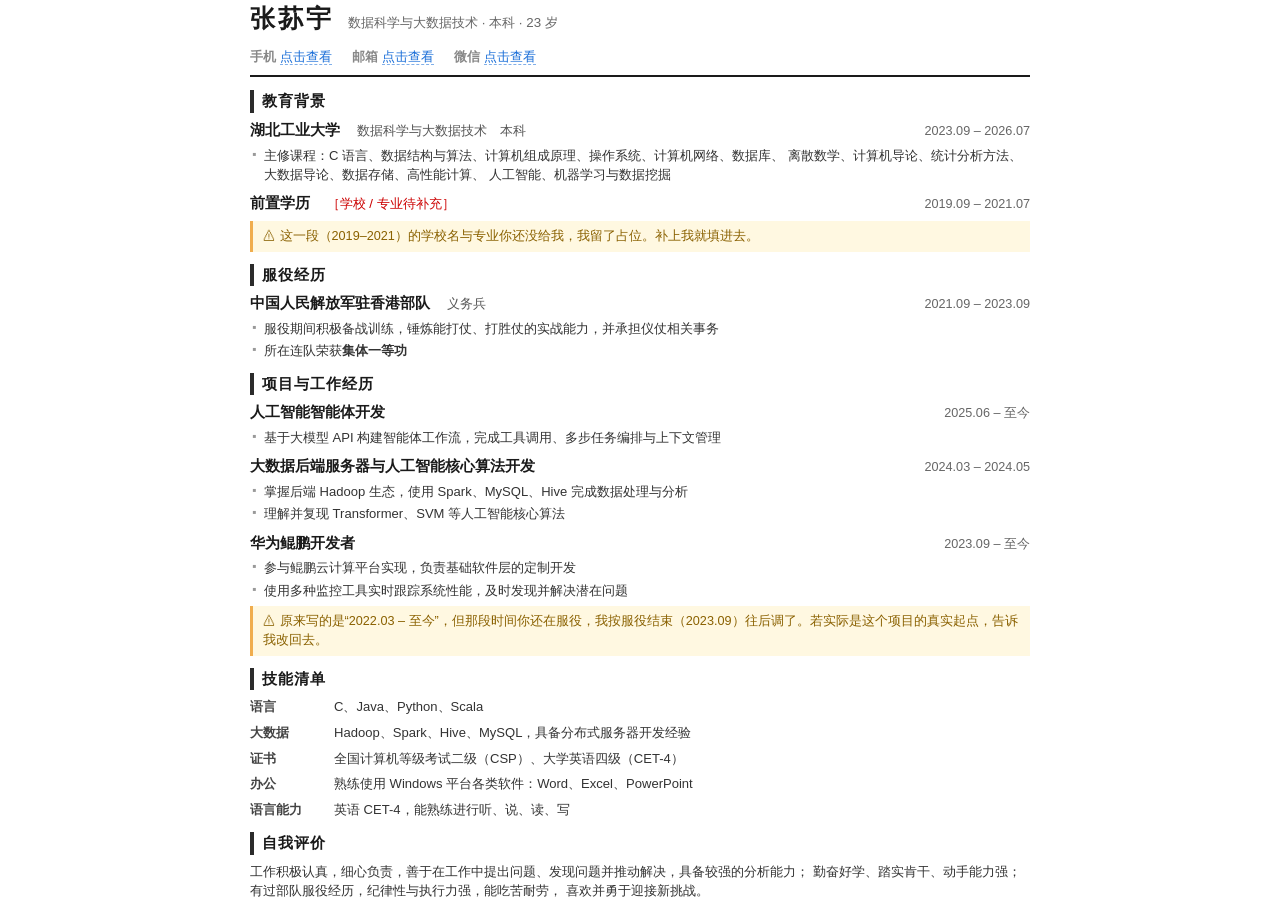
==== resume.html @ a1d63481 "init: personal website + online resume" ====
<!DOCTYPE html>
<html lang="zh-CN">
<head>
<meta charset="UTF-8">
<title>张荪宇 - 简历</title>
<style>
  @page { size: A4; margin: 10mm 14mm; }
  * { margin: 0; padding: 0; box-sizing: border-box; }

  body {
    font-family: "Microsoft YaHei", "PingFang SC", "Hiragino Sans GB", sans-serif;
    font-size: 9.8pt;
    line-height: 1.48;
    color: #1a1a1a;
    background: #fff;
  }

  .page { max-width: 780px; margin: 0 auto; padding: 0; }

  /* 头部 */
  header { border-bottom: 2px solid #1a1a1a; padding-bottom: 8px; margin-bottom: 13px; }
  .name-row { display: flex; align-items: baseline; gap: 14px; flex-wrap: wrap; }
  h1 { font-size: 19pt; letter-spacing: 3px; font-weight: 700; }
  .tagline { font-size: 10pt; color: #666; }
  .contact {
    margin-top: 10px;
    display: flex; flex-wrap: wrap; gap: 6px 20px;
    font-size: 10pt; color: #333;
  }
  .contact span::before { content: ""; }
  .contact b { font-weight: 600; color: #888; margin-right: 4px; }

  /* 区块 */
  section { margin-bottom: 12px; }
  h2 {
    font-size: 11.5pt;
    font-weight: 700;
    letter-spacing: 1px;
    padding-left: 8px;
    border-left: 4px solid #2b2b2b;
    margin-bottom: 7px;
  }

  /* 条目 */
  .item { margin-bottom: 9px; }
  .item:last-child { margin-bottom: 0; }
  .item-head {
    display: flex; justify-content: space-between;
    align-items: baseline; gap: 12px; flex-wrap: wrap;
  }
  .item-title { font-weight: 600; font-size: 11pt; }
  .item-sub { color: #555; font-size: 10pt; }
  .item-date { color: #666; font-size: 9.5pt; white-space: nowrap; font-variant-numeric: tabular-nums; }
  .item-body { margin-top: 4px; color: #333; }
  .item-body ul { list-style: none; }
  .item-body li { position: relative; padding-left: 14px; margin-top: 3px; }
  .item-body li::before {
    content: "▪";
    position: absolute; left: 2px; color: #999; font-size: 9pt;
  }

  /* 技能 */
  .skill-row { display: flex; gap: 10px; margin-bottom: 6px; }
  .skill-row .k {
    flex: 0 0 74px;
    color: #444; font-weight: 600; font-size: 10pt;
  }
  .skill-row .v { flex: 1; color: #333; }

  /* 提示条（待确认项，打印时隐藏） */
  .todo {
    background: #fff8e1; border-left: 3px solid #f0ad4e;
    padding: 6px 10px; margin-top: 6px;
    font-size: 9.5pt; color: #8a6100;
  }

  /* 联系方式防爬：默认显示密文按钮，点击才揭示 */
  .reveal {
    color: #1a6ed8;
    text-decoration: none;
    border-bottom: 1px dashed rgba(26,110,216,0.55);
    cursor: pointer;
  }
  .reveal:hover { background: rgba(26,110,216,0.08); }
  .reveal[data-done] { border-bottom: none; color: #1a1a1a; }

  @media print {
    .page { padding: 0; max-width: none; }
    .todo { display: none; }
    body { font-size: 10pt; }
    section { break-inside: avoid; }
  }
</style>
</head>
<body>
<div class="page">

  <header>
    <div class="name-row">
      <h1>张荪宇</h1>
      <span class="tagline">数据科学与大数据技术 · 本科 · 23 岁</span>
    </div>
    <div class="contact">
      <span><b>手机</b><a href="#" class="reveal" data-v="MTgwMDg2NTI2MjE=" data-t="tel">点击查看</a></span>
      <span><b>邮箱</b><a href="#" class="reveal" data-v="MTQ2MTAzNTY4NEBxcS5jb20=" data-t="mail">点击查看</a></span>
      <span><b>微信</b><a href="#" class="reveal" data-v="enN5MTQ2MTAzNTY4NA==" data-t="text">点击查看</a></span>
    </div>
  </header>

  <section>
    <h2>教育背景</h2>

    <div class="item">
      <div class="item-head">
        <div>
          <span class="item-title">湖北工业大学</span>
          <span class="item-sub">　数据科学与大数据技术　本科</span>
        </div>
        <div class="item-date">2023.09 – 2026.07</div>
      </div>
      <div class="item-body">
        <ul>
          <li>主修课程：C 语言、数据结构与算法、计算机组成原理、操作系统、计算机网络、数据库、
              离散数学、计算机导论、统计分析方法、大数据导论、数据存储、高性能计算、
              人工智能、机器学习与数据挖掘</li>
        </ul>
      </div>
    </div>

    <div class="item">
      <div class="item-head">
        <div>
          <span class="item-title">前置学历</span>
          <span class="item-sub">　<span style="color:#c00">［学校 / 专业待补充］</span></span>
        </div>
        <div class="item-date">2019.09 – 2021.07</div>
      </div>
      <div class="todo">⚠ 这一段（2019–2021）的学校名与专业你还没给我，我留了占位。补上我就填进去。</div>
    </div>
  </section>

  <section>
    <h2>服役经历</h2>
    <div class="item">
      <div class="item-head">
        <div>
          <span class="item-title">中国人民解放军驻香港部队</span>
          <span class="item-sub">　义务兵</span>
        </div>
        <div class="item-date">2021.09 – 2023.09</div>
      </div>
      <div class="item-body">
        <ul>
          <li>服役期间积极备战训练，锤炼能打仗、打胜仗的实战能力，并承担仪仗相关事务</li>
          <li>所在连队荣获<b>集体一等功</b></li>
        </ul>
      </div>
    </div>
  </section>

  <section>
    <h2>项目与工作经历</h2>

    <div class="item">
      <div class="item-head">
        <div>
          <span class="item-title">人工智能智能体开发</span>
        </div>
        <div class="item-date">2025.06 – 至今</div>
      </div>
      <div class="item-body">
        <ul>
          <li>基于大模型 API 构建智能体工作流，完成工具调用、多步任务编排与上下文管理</li>
        </ul>
      </div>
    </div>

    <div class="item">
      <div class="item-head">
        <div>
          <span class="item-title">大数据后端服务器与人工智能核心算法开发</span>
        </div>
        <div class="item-date">2024.03 – 2024.05</div>
      </div>
      <div class="item-body">
        <ul>
          <li>掌握后端 Hadoop 生态，使用 Spark、MySQL、Hive 完成数据处理与分析</li>
          <li>理解并复现 Transformer、SVM 等人工智能核心算法</li>
        </ul>
      </div>
    </div>

    <div class="item">
      <div class="item-head">
        <div>
          <span class="item-title">华为鲲鹏开发者</span>
        </div>
        <div class="item-date">2023.09 – 至今</div>
      </div>
      <div class="item-body">
        <ul>
          <li>参与鲲鹏云计算平台实现，负责基础软件层的定制开发</li>
          <li>使用多种监控工具实时跟踪系统性能，及时发现并解决潜在问题</li>
        </ul>
        <div class="todo">⚠ 原来写的是“2022.03 – 至今”，但那段时间你还在服役，我按服役结束（2023.09）往后调了。若实际是这个项目的真实起点，告诉我改回去。</div>
      </div>
    </div>
  </section>

  <section>
    <h2>技能清单</h2>
    <div class="skill-row">
      <div class="k">语言</div>
      <div class="v">C、Java、Python、Scala</div>
    </div>
    <div class="skill-row">
      <div class="k">大数据</div>
      <div class="v">Hadoop、Spark、Hive、MySQL，具备分布式服务器开发经验</div>
    </div>
    <div class="skill-row">
      <div class="k">证书</div>
      <div class="v">全国计算机等级考试二级（CSP）、大学英语四级（CET-4）</div>
    </div>
    <div class="skill-row">
      <div class="k">办公</div>
      <div class="v">熟练使用 Windows 平台各类软件：Word、Excel、PowerPoint</div>
    </div>
    <div class="skill-row">
      <div class="k">语言能力</div>
      <div class="v">英语 CET-4，能熟练进行听、说、读、写</div>
    </div>
  </section>

  <section>
    <h2>自我评价</h2>
    <div class="item-body">
      工作积极认真，细心负责，善于在工作中提出问题、发现问题并推动解决，具备较强的分析能力；
      勤奋好学、踏实肯干、动手能力强；有过部队服役经历，纪律性与执行力强，能吃苦耐劳，
      喜欢并勇于迎接新挑战。
    </div>
  </section>

</div>

<script>
(function () {
  function reveal(el) {
    if (el.hasAttribute('data-done')) return;
    var v;
    try { v = atob(el.dataset.v); } catch (err) { v = el.dataset.v || ''; }
    el.textContent = v;
    el.setAttribute('data-done', '1');
    var t = el.dataset.t;
    if (t === 'tel') { el.href = 'tel:' + v; }
    else if (t === 'mail') { el.href = 'mailto:' + v; }
    else { el.removeAttribute('href'); }
  }

  // 网页上：点击才揭示
  document.querySelectorAll('.reveal').forEach(function (el) {
    el.addEventListener('click', function (e) {
      e.preventDefault();
      reveal(el);
    });
  });

  // 打印 / 存 PDF 时：自动全部展开成明文
  function expandAll() {
    document.querySelectorAll('.reveal').forEach(reveal);
  }
  window.addEventListener('beforeprint', expandAll);
  if (window.matchMedia) {
    try {
      window.matchMedia('print').addEventListener('change', function (m) {
        if (m.matches) expandAll();
      });
    } catch (e) { /* 老浏览器忽略 */ }
  }
})();
</script>

</body>
</html>
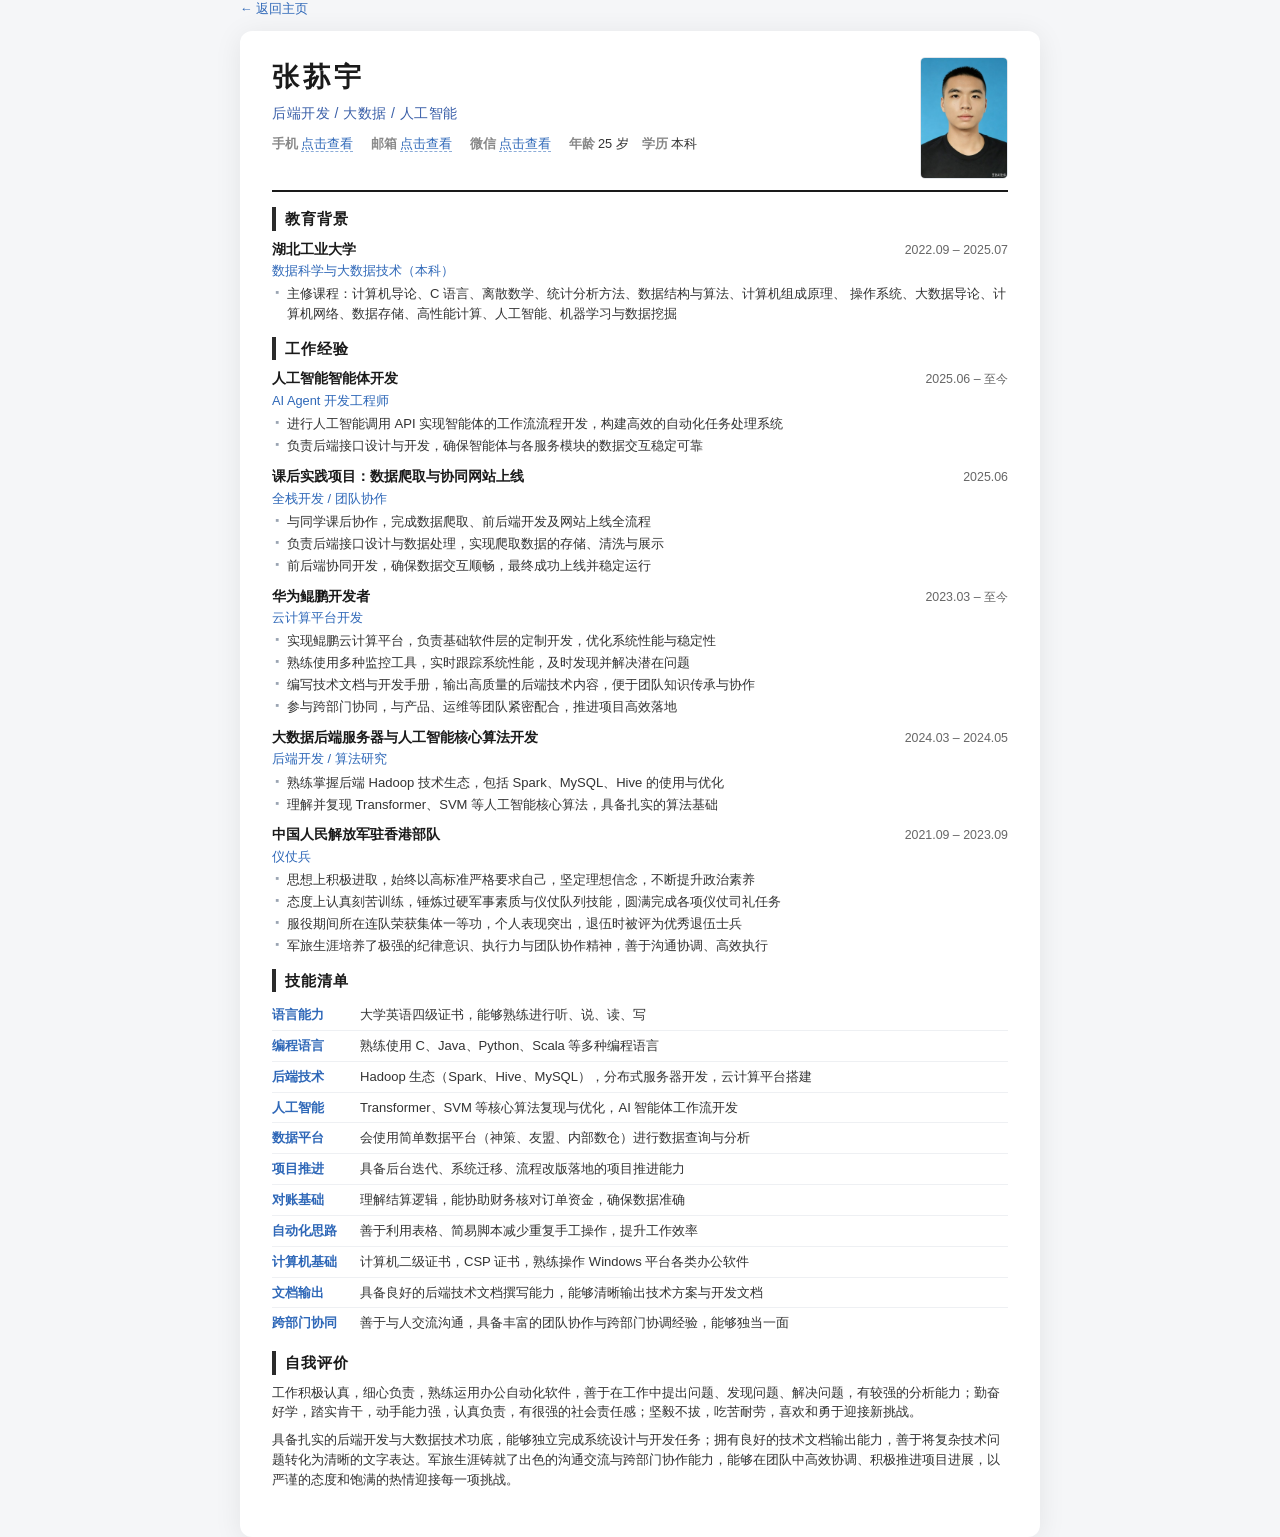
==== commit 1200f02e: "update: rebuild resume from new PDF (with photo, 5 experience entries, skill table)" ====
--- a/resume.html
+++ b/resume.html
@@ -2,242 +2,298 @@
 <html lang="zh-CN">
 <head>
 <meta charset="UTF-8">
+<meta name="viewport" content="width=device-width, initial-scale=1.0">
 <title>张荪宇 - 简历</title>
+<meta name="description" content="张荪宇的在线简历 · 后端开发 / 大数据 / 人工智能">
+<link rel="icon" href="data:image/svg+xml,<svg xmlns='http://www.w3.org/2000/svg' viewBox='0 0 100 100'><text y='.9em' font-size='90'>📄</text></svg>">
 <style>
-  @page { size: A4; margin: 10mm 14mm; }
+  @page { size: A4; margin: 10mm 13mm; }
   * { margin: 0; padding: 0; box-sizing: border-box; }
 
   body {
     font-family: "Microsoft YaHei", "PingFang SC", "Hiragino Sans GB", sans-serif;
     font-size: 9.8pt;
-    line-height: 1.48;
+    line-height: 1.52;
     color: #1a1a1a;
+    background: #f5f6f8;
+    -webkit-font-smoothing: antialiased;
+  }
+
+  .page {
+    max-width: 800px;
+    margin: 0 auto;
     background: #fff;
-  }
-
-  .page { max-width: 780px; margin: 0 auto; padding: 0; }
-
-  /* 头部 */
-  header { border-bottom: 2px solid #1a1a1a; padding-bottom: 8px; margin-bottom: 13px; }
-  .name-row { display: flex; align-items: baseline; gap: 14px; flex-wrap: wrap; }
-  h1 { font-size: 19pt; letter-spacing: 3px; font-weight: 700; }
-  .tagline { font-size: 10pt; color: #666; }
+    padding: 26px 32px 34px;
+    border-radius: 12px;
+    box-shadow: 0 4px 28px rgba(0,0,0,.08);
+  }
+
+  /* 顶部 */
+  header {
+    display: flex;
+    justify-content: space-between;
+    align-items: flex-start;
+    gap: 22px;
+    padding-bottom: 11px;
+    border-bottom: 2px solid #1a1a1a;
+    margin-bottom: 15px;
+  }
+  .head-left { flex: 1; min-width: 0; }
+  h1 {
+    font-size: 20pt;
+    letter-spacing: 4px;
+    font-weight: 700;
+    margin-bottom: 5px;
+  }
+  .tagline {
+    font-size: 10.5pt;
+    color: #3a5fa8;
+    letter-spacing: .5px;
+    margin-bottom: 10px;
+  }
   .contact {
-    margin-top: 10px;
-    display: flex; flex-wrap: wrap; gap: 6px 20px;
-    font-size: 10pt; color: #333;
-  }
-  .contact span::before { content: ""; }
-  .contact b { font-weight: 600; color: #888; margin-right: 4px; }
+    display: flex;
+    flex-wrap: wrap;
+    gap: 4px 18px;
+    font-size: 9.6pt;
+    color: #333;
+  }
+  .contact b { color: #888; font-weight: 600; margin-right: 3px; }
+  .photo {
+    flex: 0 0 88px;
+    width: 88px; height: 122px;
+    object-fit: cover;
+    border-radius: 5px;
+    border: 1px solid #e2e5ea;
+  }
 
   /* 区块 */
-  section { margin-bottom: 12px; }
+  section { margin-bottom: 13px; }
   h2 {
     font-size: 11.5pt;
     font-weight: 700;
     letter-spacing: 1px;
-    padding-left: 8px;
+    padding-left: 9px;
     border-left: 4px solid #2b2b2b;
-    margin-bottom: 7px;
+    margin-bottom: 8px;
   }
 
   /* 条目 */
-  .item { margin-bottom: 9px; }
+  .item { margin-bottom: 10px; }
   .item:last-child { margin-bottom: 0; }
   .item-head {
     display: flex; justify-content: space-between;
-    align-items: baseline; gap: 12px; flex-wrap: wrap;
-  }
-  .item-title { font-weight: 600; font-size: 11pt; }
-  .item-sub { color: #555; font-size: 10pt; }
-  .item-date { color: #666; font-size: 9.5pt; white-space: nowrap; font-variant-numeric: tabular-nums; }
-  .item-body { margin-top: 4px; color: #333; }
+    align-items: baseline; gap: 12px;
+  }
+  .item-title { font-weight: 700; font-size: 10.6pt; }
+  .item-role { color: #2f68b8; font-size: 9.6pt; margin-top: 1px; }
+  .item-date {
+    color: #666; font-size: 9.3pt; white-space: nowrap;
+    font-variant-numeric: tabular-nums;
+  }
+  .item-body { margin-top: 4px; }
   .item-body ul { list-style: none; }
-  .item-body li { position: relative; padding-left: 14px; margin-top: 3px; }
+  .item-body li { position: relative; padding-left: 15px; margin-top: 2px; color: #333; }
   .item-body li::before {
-    content: "▪";
-    position: absolute; left: 2px; color: #999; font-size: 9pt;
-  }
-
-  /* 技能 */
-  .skill-row { display: flex; gap: 10px; margin-bottom: 6px; }
-  .skill-row .k {
-    flex: 0 0 74px;
-    color: #444; font-weight: 600; font-size: 10pt;
-  }
-  .skill-row .v { flex: 1; color: #333; }
-
-  /* 提示条（待确认项，打印时隐藏） */
-  .todo {
-    background: #fff8e1; border-left: 3px solid #f0ad4e;
-    padding: 6px 10px; margin-top: 6px;
-    font-size: 9.5pt; color: #8a6100;
-  }
-
-  /* 联系方式防爬：默认显示密文按钮，点击才揭示 */
+    content: "▪"; position: absolute; left: 3px; color: #9aa4b2; font-size: 8.5pt;
+  }
+
+  /* 技能表格 */
+  .skill-table { width: 100%; border-collapse: collapse; }
+  .skill-table tr { border-bottom: 1px solid #eef0f3; }
+  .skill-table tr:last-child { border-bottom: none; }
+  .skill-table td { padding: 5px 0; vertical-align: top; }
+  .skill-table td.k {
+    width: 88px;
+    color: #2f68b8;
+    font-weight: 600;
+    padding-right: 12px;
+    white-space: nowrap;
+  }
+  .skill-table td.v { color: #333; }
+
+  /* 自我评价 */
+  .summary p + p { margin-top: 8px; }
+  .summary p { color: #333; }
+
+  /* 联系方式防爬 */
   .reveal {
-    color: #1a6ed8;
+    color: #2f68b8;
     text-decoration: none;
-    border-bottom: 1px dashed rgba(26,110,216,0.55);
+    border-bottom: 1px dashed rgba(47,104,184,.55);
     cursor: pointer;
   }
-  .reveal:hover { background: rgba(26,110,216,0.08); }
+  .reveal:hover { background: rgba(47,104,184,.08); }
   .reveal[data-done] { border-bottom: none; color: #1a1a1a; }
 
+  /* 返回按钮 */
+  .back {
+    max-width: 800px; margin: 0 auto 12px;
+    font-size: 9.5pt;
+  }
+  .back a { color: #2f68b8; text-decoration: none; }
+  .back a:hover { text-decoration: underline; }
+
   @media print {
-    .page { padding: 0; max-width: none; }
-    .todo { display: none; }
-    body { font-size: 10pt; }
+    body { background: #fff; font-size: 9.5pt; }
+    .page {
+      max-width: none; margin: 0; padding: 0;
+      border-radius: 0; box-shadow: none;
+    }
+    .back { display: none; }
     section { break-inside: avoid; }
+    .item { break-inside: avoid; }
+    .reveal { border-bottom: none; color: #1a1a1a; }
+  }
+
+  @media (max-width: 560px) {
+    .page { padding: 20px 18px 28px; border-radius: 0; }
+    header { gap: 14px; }
+    .photo { flex: 0 0 70px; width: 70px; height: 97px; }
+    h1 { font-size: 17pt; letter-spacing: 2px; }
+    .skill-table td.k { width: 70px; }
   }
 </style>
 </head>
 <body>
+
+<div class="back"><a href="index.html">← 返回主页</a></div>
+
 <div class="page">
 
   <header>
-    <div class="name-row">
+    <div class="head-left">
       <h1>张荪宇</h1>
-      <span class="tagline">数据科学与大数据技术 · 本科 · 23 岁</span>
-    </div>
-    <div class="contact">
-      <span><b>手机</b><a href="#" class="reveal" data-v="MTgwMDg2NTI2MjE=" data-t="tel">点击查看</a></span>
-      <span><b>邮箱</b><a href="#" class="reveal" data-v="MTQ2MTAzNTY4NEBxcS5jb20=" data-t="mail">点击查看</a></span>
-      <span><b>微信</b><a href="#" class="reveal" data-v="enN5MTQ2MTAzNTY4NA==" data-t="text">点击查看</a></span>
-    </div>
+      <div class="tagline">后端开发 / 大数据 / 人工智能</div>
+      <div class="contact">
+        <span><b>手机</b><a href="#" class="reveal" data-v="MTgwMDg2NTI2MjE=" data-t="tel">点击查看</a></span>
+        <span><b>邮箱</b><a href="#" class="reveal" data-v="MTQ2MTAzNTY4NEBxcS5jb20=" data-t="mail">点击查看</a></span>
+        <span><b>微信</b><a href="#" class="reveal" data-v="enN5MTQ2MTAzNTY4NA==" data-t="text">点击查看</a></span>
+        <span><b>年龄</b>25 岁　<b>学历</b>本科</span>
+      </div>
+    </div>
+    <img class="photo" src="photo.jpg" alt="证件照">
   </header>
 
   <section>
     <h2>教育背景</h2>
-
     <div class="item">
       <div class="item-head">
         <div>
           <span class="item-title">湖北工业大学</span>
-          <span class="item-sub">　数据科学与大数据技术　本科</span>
         </div>
-        <div class="item-date">2023.09 – 2026.07</div>
-      </div>
-      <div class="item-body">
-        <ul>
-          <li>主修课程：C 语言、数据结构与算法、计算机组成原理、操作系统、计算机网络、数据库、
-              离散数学、计算机导论、统计分析方法、大数据导论、数据存储、高性能计算、
-              人工智能、机器学习与数据挖掘</li>
-        </ul>
-      </div>
-    </div>
-
-    <div class="item">
-      <div class="item-head">
-        <div>
-          <span class="item-title">前置学历</span>
-          <span class="item-sub">　<span style="color:#c00">［学校 / 专业待补充］</span></span>
-        </div>
-        <div class="item-date">2019.09 – 2021.07</div>
-      </div>
-      <div class="todo">⚠ 这一段（2019–2021）的学校名与专业你还没给我，我留了占位。补上我就填进去。</div>
+        <div class="item-date">2022.09 – 2025.07</div>
+      </div>
+      <div class="item-role">数据科学与大数据技术（本科）</div>
+      <div class="item-body">
+        <ul>
+          <li>主修课程：计算机导论、C 语言、离散数学、统计分析方法、数据结构与算法、计算机组成原理、
+              操作系统、大数据导论、计算机网络、数据存储、高性能计算、人工智能、机器学习与数据挖掘</li>
+        </ul>
+      </div>
     </div>
   </section>
 
   <section>
-    <h2>服役经历</h2>
-    <div class="item">
-      <div class="item-head">
-        <div>
-          <span class="item-title">中国人民解放军驻香港部队</span>
-          <span class="item-sub">　义务兵</span>
-        </div>
+    <h2>工作经验</h2>
+
+    <div class="item">
+      <div class="item-head">
+        <div><span class="item-title">人工智能智能体开发</span></div>
+        <div class="item-date">2025.06 – 至今</div>
+      </div>
+      <div class="item-role">AI Agent 开发工程师</div>
+      <div class="item-body">
+        <ul>
+          <li>进行人工智能调用 API 实现智能体的工作流流程开发，构建高效的自动化任务处理系统</li>
+          <li>负责后端接口设计与开发，确保智能体与各服务模块的数据交互稳定可靠</li>
+        </ul>
+      </div>
+    </div>
+
+    <div class="item">
+      <div class="item-head">
+        <div><span class="item-title">课后实践项目：数据爬取与协同网站上线</span></div>
+        <div class="item-date">2025.06</div>
+      </div>
+      <div class="item-role">全栈开发 / 团队协作</div>
+      <div class="item-body">
+        <ul>
+          <li>与同学课后协作，完成数据爬取、前后端开发及网站上线全流程</li>
+          <li>负责后端接口设计与数据处理，实现爬取数据的存储、清洗与展示</li>
+          <li>前后端协同开发，确保数据交互顺畅，最终成功上线并稳定运行</li>
+        </ul>
+      </div>
+    </div>
+
+    <div class="item">
+      <div class="item-head">
+        <div><span class="item-title">华为鲲鹏开发者</span></div>
+        <div class="item-date">2023.03 – 至今</div>
+      </div>
+      <div class="item-role">云计算平台开发</div>
+      <div class="item-body">
+        <ul>
+          <li>实现鲲鹏云计算平台，负责基础软件层的定制开发，优化系统性能与稳定性</li>
+          <li>熟练使用多种监控工具，实时跟踪系统性能，及时发现并解决潜在问题</li>
+          <li>编写技术文档与开发手册，输出高质量的后端技术内容，便于团队知识传承与协作</li>
+          <li>参与跨部门协同，与产品、运维等团队紧密配合，推进项目高效落地</li>
+        </ul>
+      </div>
+    </div>
+
+    <div class="item">
+      <div class="item-head">
+        <div><span class="item-title">大数据后端服务器与人工智能核心算法开发</span></div>
+        <div class="item-date">2024.03 – 2024.05</div>
+      </div>
+      <div class="item-role">后端开发 / 算法研究</div>
+      <div class="item-body">
+        <ul>
+          <li>熟练掌握后端 Hadoop 技术生态，包括 Spark、MySQL、Hive 的使用与优化</li>
+          <li>理解并复现 Transformer、SVM 等人工智能核心算法，具备扎实的算法基础</li>
+        </ul>
+      </div>
+    </div>
+
+    <div class="item">
+      <div class="item-head">
+        <div><span class="item-title">中国人民解放军驻香港部队</span></div>
         <div class="item-date">2021.09 – 2023.09</div>
       </div>
-      <div class="item-body">
-        <ul>
-          <li>服役期间积极备战训练，锤炼能打仗、打胜仗的实战能力，并承担仪仗相关事务</li>
-          <li>所在连队荣获<b>集体一等功</b></li>
-        </ul>
-      </div>
-    </div>
-  </section>
-
-  <section>
-    <h2>项目与工作经历</h2>
-
-    <div class="item">
-      <div class="item-head">
-        <div>
-          <span class="item-title">人工智能智能体开发</span>
-        </div>
-        <div class="item-date">2025.06 – 至今</div>
-      </div>
-      <div class="item-body">
-        <ul>
-          <li>基于大模型 API 构建智能体工作流，完成工具调用、多步任务编排与上下文管理</li>
-        </ul>
-      </div>
-    </div>
-
-    <div class="item">
-      <div class="item-head">
-        <div>
-          <span class="item-title">大数据后端服务器与人工智能核心算法开发</span>
-        </div>
-        <div class="item-date">2024.03 – 2024.05</div>
-      </div>
-      <div class="item-body">
-        <ul>
-          <li>掌握后端 Hadoop 生态，使用 Spark、MySQL、Hive 完成数据处理与分析</li>
-          <li>理解并复现 Transformer、SVM 等人工智能核心算法</li>
-        </ul>
-      </div>
-    </div>
-
-    <div class="item">
-      <div class="item-head">
-        <div>
-          <span class="item-title">华为鲲鹏开发者</span>
-        </div>
-        <div class="item-date">2023.09 – 至今</div>
-      </div>
-      <div class="item-body">
-        <ul>
-          <li>参与鲲鹏云计算平台实现，负责基础软件层的定制开发</li>
-          <li>使用多种监控工具实时跟踪系统性能，及时发现并解决潜在问题</li>
-        </ul>
-        <div class="todo">⚠ 原来写的是“2022.03 – 至今”，但那段时间你还在服役，我按服役结束（2023.09）往后调了。若实际是这个项目的真实起点，告诉我改回去。</div>
+      <div class="item-role">仪仗兵</div>
+      <div class="item-body">
+        <ul>
+          <li>思想上积极进取，始终以高标准严格要求自己，坚定理想信念，不断提升政治素养</li>
+          <li>态度上认真刻苦训练，锤炼过硬军事素质与仪仗队列技能，圆满完成各项仪仗司礼任务</li>
+          <li>服役期间所在连队荣获集体一等功，个人表现突出，退伍时被评为优秀退伍士兵</li>
+          <li>军旅生涯培养了极强的纪律意识、执行力与团队协作精神，善于沟通协调、高效执行</li>
+        </ul>
       </div>
     </div>
   </section>
 
   <section>
     <h2>技能清单</h2>
-    <div class="skill-row">
-      <div class="k">语言</div>
-      <div class="v">C、Java、Python、Scala</div>
-    </div>
-    <div class="skill-row">
-      <div class="k">大数据</div>
-      <div class="v">Hadoop、Spark、Hive、MySQL，具备分布式服务器开发经验</div>
-    </div>
-    <div class="skill-row">
-      <div class="k">证书</div>
-      <div class="v">全国计算机等级考试二级（CSP）、大学英语四级（CET-4）</div>
-    </div>
-    <div class="skill-row">
-      <div class="k">办公</div>
-      <div class="v">熟练使用 Windows 平台各类软件：Word、Excel、PowerPoint</div>
-    </div>
-    <div class="skill-row">
-      <div class="k">语言能力</div>
-      <div class="v">英语 CET-4，能熟练进行听、说、读、写</div>
-    </div>
+    <table class="skill-table">
+      <tr><td class="k">语言能力</td><td class="v">大学英语四级证书，能够熟练进行听、说、读、写</td></tr>
+      <tr><td class="k">编程语言</td><td class="v">熟练使用 C、Java、Python、Scala 等多种编程语言</td></tr>
+      <tr><td class="k">后端技术</td><td class="v">Hadoop 生态（Spark、Hive、MySQL），分布式服务器开发，云计算平台搭建</td></tr>
+      <tr><td class="k">人工智能</td><td class="v">Transformer、SVM 等核心算法复现与优化，AI 智能体工作流开发</td></tr>
+      <tr><td class="k">数据平台</td><td class="v">会使用简单数据平台（神策、友盟、内部数仓）进行数据查询与分析</td></tr>
+      <tr><td class="k">项目推进</td><td class="v">具备后台迭代、系统迁移、流程改版落地的项目推进能力</td></tr>
+      <tr><td class="k">对账基础</td><td class="v">理解结算逻辑，能协助财务核对订单资金，确保数据准确</td></tr>
+      <tr><td class="k">自动化思路</td><td class="v">善于利用表格、简易脚本减少重复手工操作，提升工作效率</td></tr>
+      <tr><td class="k">计算机基础</td><td class="v">计算机二级证书，CSP 证书，熟练操作 Windows 平台各类办公软件</td></tr>
+      <tr><td class="k">文档输出</td><td class="v">具备良好的后端技术文档撰写能力，能够清晰输出技术方案与开发文档</td></tr>
+      <tr><td class="k">跨部门协同</td><td class="v">善于与人交流沟通，具备丰富的团队协作与跨部门协调经验，能够独当一面</td></tr>
+    </table>
   </section>
 
-  <section>
+  <section class="summary">
     <h2>自我评价</h2>
-    <div class="item-body">
-      工作积极认真，细心负责，善于在工作中提出问题、发现问题并推动解决，具备较强的分析能力；
-      勤奋好学、踏实肯干、动手能力强；有过部队服役经历，纪律性与执行力强，能吃苦耐劳，
-      喜欢并勇于迎接新挑战。
-    </div>
+    <p>工作积极认真，细心负责，熟练运用办公自动化软件，善于在工作中提出问题、发现问题、解决问题，有较强的分析能力；勤奋好学，踏实肯干，动手能力强，认真负责，有很强的社会责任感；坚毅不拔，吃苦耐劳，喜欢和勇于迎接新挑战。</p>
+    <p>具备扎实的后端开发与大数据技术功底，能够独立完成系统设计与开发任务；拥有良好的技术文档输出能力，善于将复杂技术问题转化为清晰的文字表达。军旅生涯铸就了出色的沟通交流与跨部门协作能力，能够在团队中高效协调、积极推进项目进展，以严谨的态度和饱满的热情迎接每一项挑战。</p>
   </section>
 
 </div>
@@ -256,7 +312,7 @@
     else { el.removeAttribute('href'); }
   }
 
-  // 网页上：点击才揭示
+  // 网页：点击才揭示
   document.querySelectorAll('.reveal').forEach(function (el) {
     el.addEventListener('click', function (e) {
       e.preventDefault();
@@ -264,7 +320,7 @@
     });
   });
 
-  // 打印 / 存 PDF 时：自动全部展开成明文
+  // 打印 / 存 PDF：自动全部展开成明文
   function expandAll() {
     document.querySelectorAll('.reveal').forEach(reveal);
   }
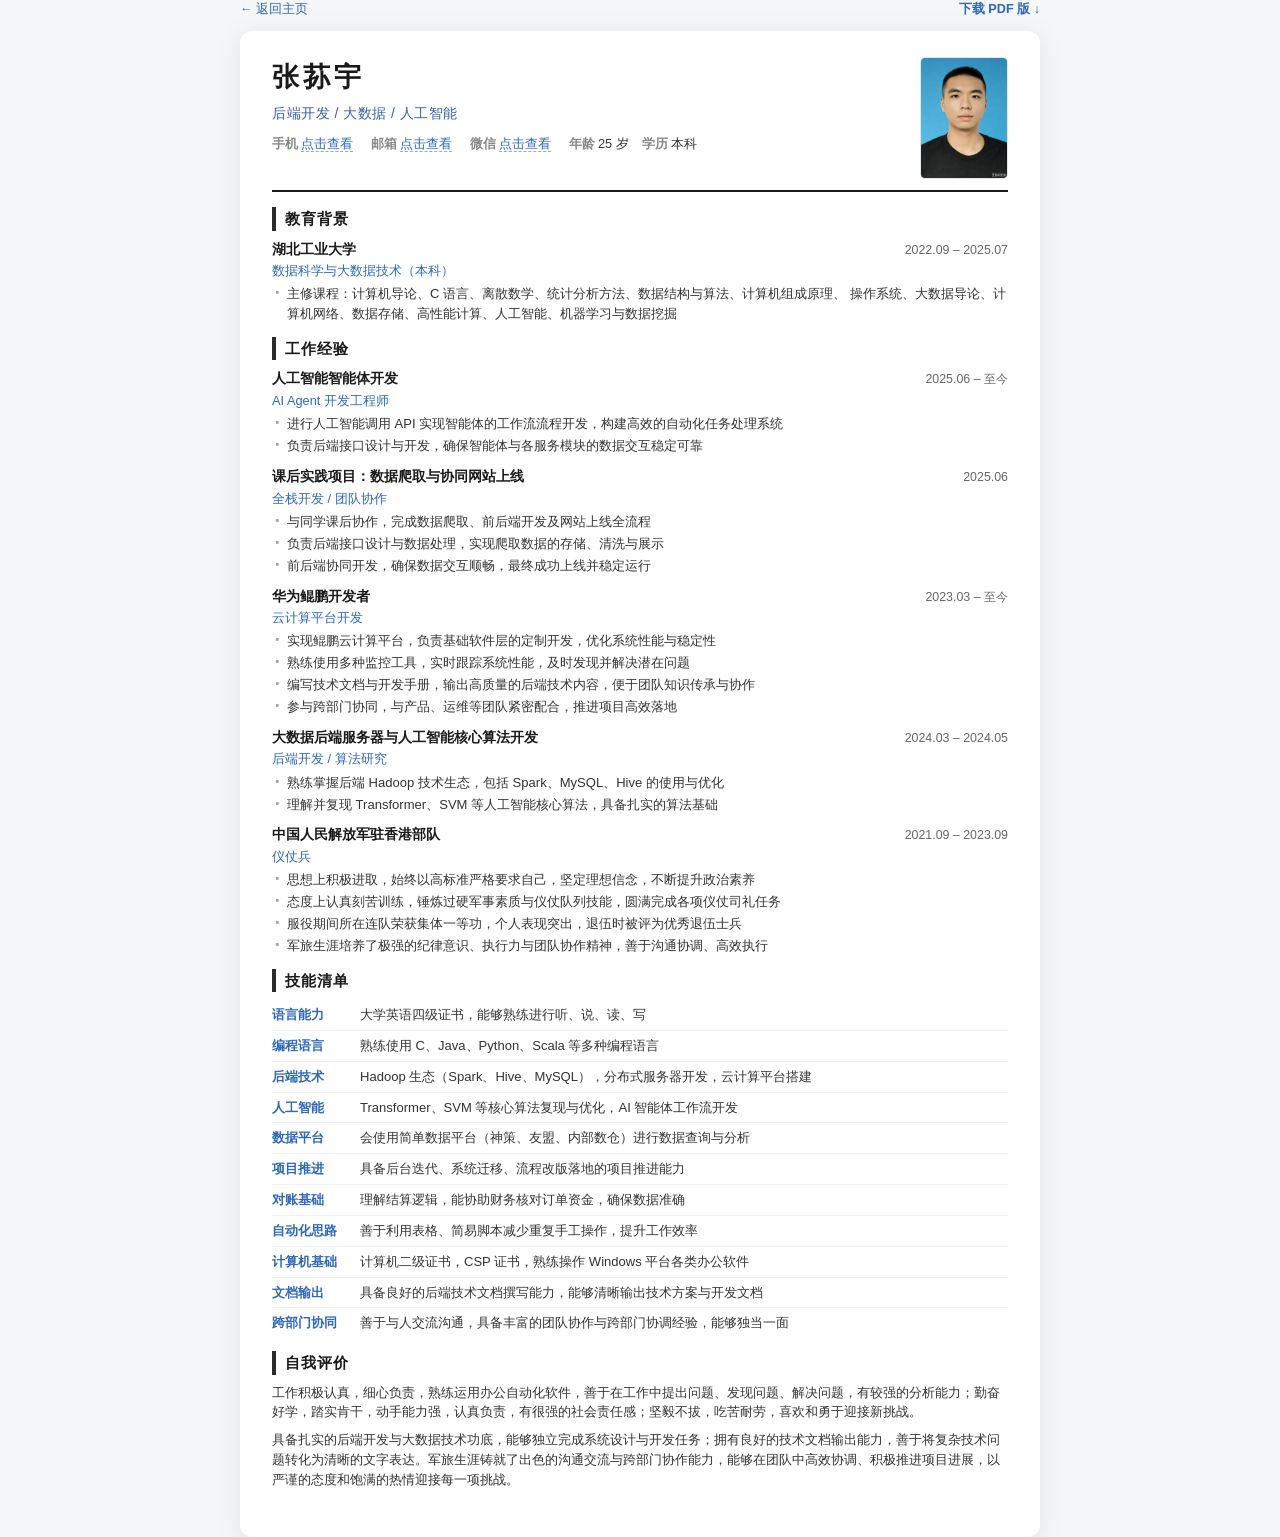
==== commit aef9ff32: "resume: add PDF download link, rename PDF to resume.pdf" ====
--- a/resume.html
+++ b/resume.html
@@ -130,9 +130,11 @@
   .back {
     max-width: 800px; margin: 0 auto 12px;
     font-size: 9.5pt;
+    display: flex; justify-content: space-between; align-items: baseline;
   }
   .back a { color: #2f68b8; text-decoration: none; }
   .back a:hover { text-decoration: underline; }
+  .back .dl { font-weight: 600; }
 
   @media print {
     body { background: #fff; font-size: 9.5pt; }
@@ -157,7 +159,10 @@
 </head>
 <body>
 
-<div class="back"><a href="index.html">← 返回主页</a></div>
+<div class="back">
+  <a href="index.html">← 返回主页</a>
+  <a class="dl" href="resume.pdf" download>下载 PDF 版 ↓</a>
+</div>
 
 <div class="page">
 
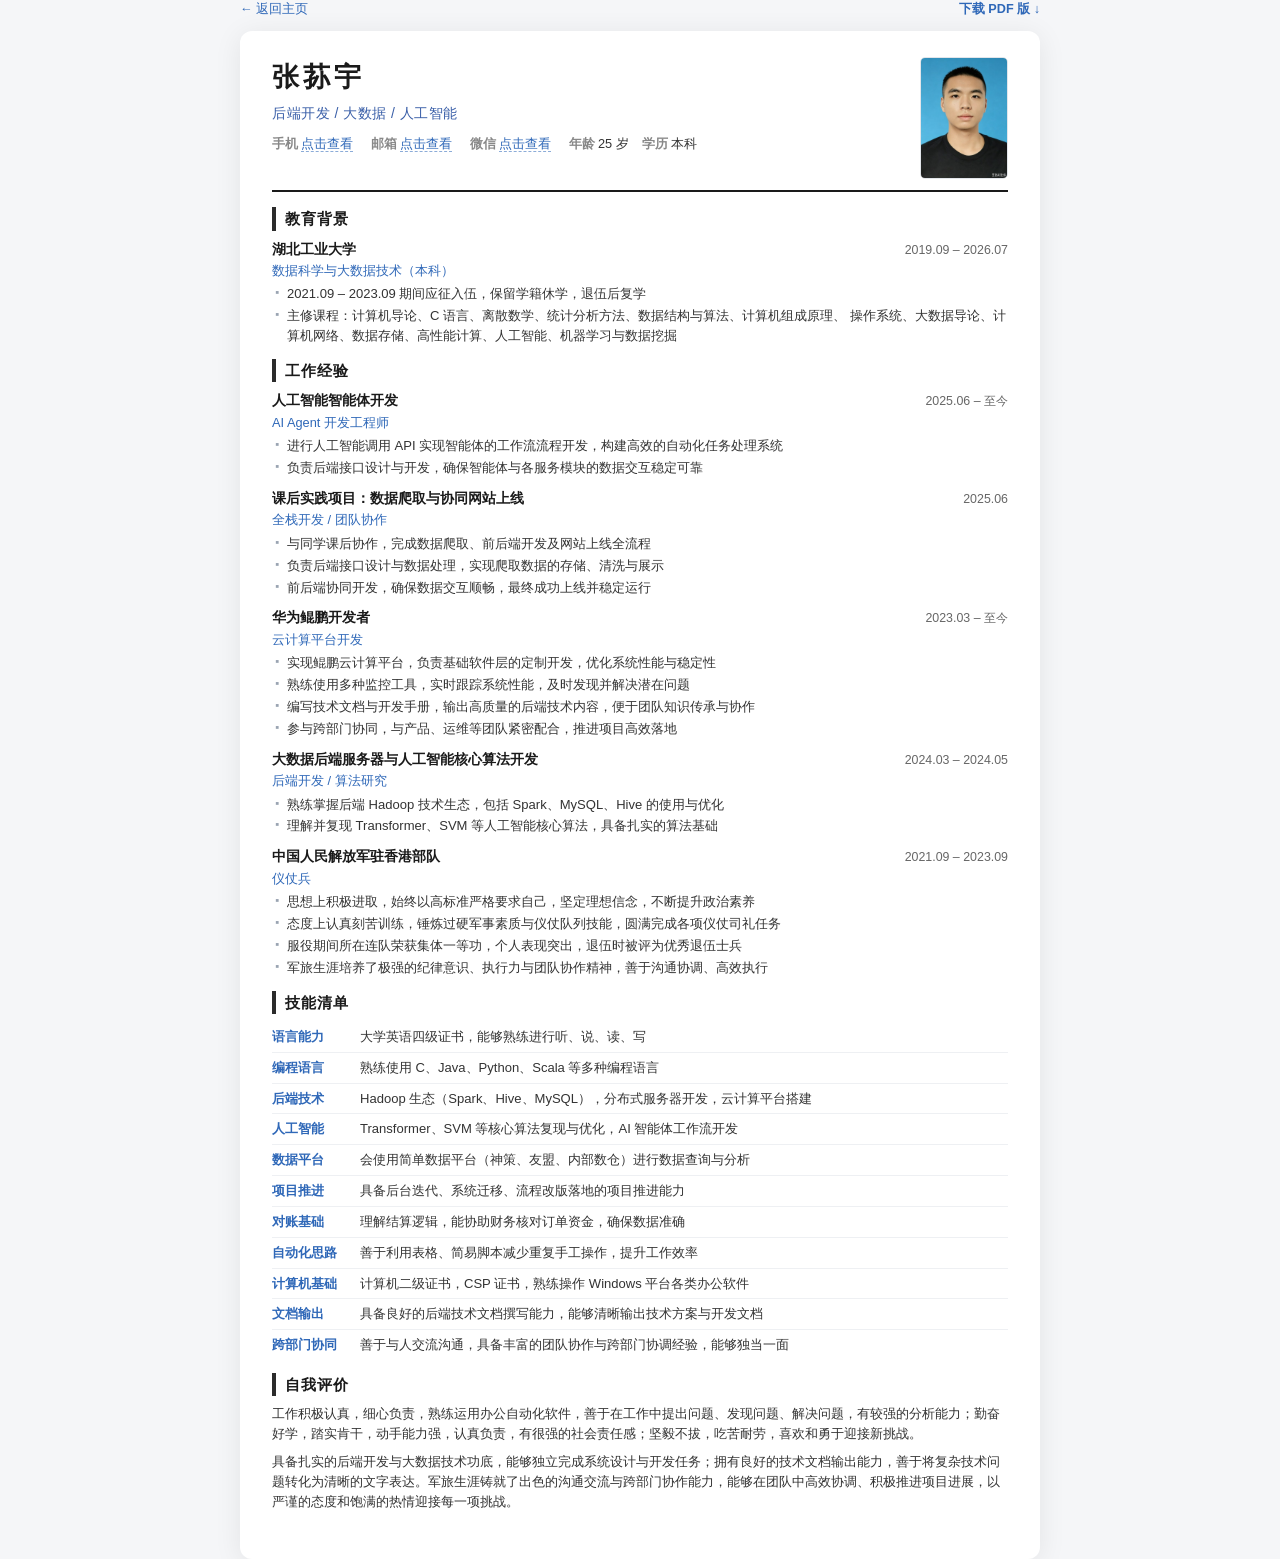
==== commit 501c26e3: "fix: education 2019-2026 (military leave), mobile responsive optimization" ====
--- a/resume.html
+++ b/resume.html
@@ -149,11 +149,45 @@
   }
 
   @media (max-width: 560px) {
-    .page { padding: 20px 18px 28px; border-radius: 0; }
-    header { gap: 14px; }
-    .photo { flex: 0 0 70px; width: 70px; height: 97px; }
+    body { font-size: 10pt; background: #fff; }
+    .page {
+      padding: 18px 16px 28px;
+      border-radius: 0;
+      box-shadow: none;
+      max-width: none;
+      margin: 0;
+    }
+    .back { padding: 12px 16px 0; font-size: 14px; }
+
+    header { gap: 12px; padding-bottom: 10px; margin-bottom: 13px; }
     h1 { font-size: 17pt; letter-spacing: 2px; }
-    .skill-table td.k { width: 70px; }
+    .tagline { font-size: 10pt; margin-bottom: 8px; }
+    .photo { flex: 0 0 68px; width: 68px; height: 94px; border-radius: 4px; }
+    .contact { gap: 3px 12px; font-size: 9.4pt; }
+
+    h2 { font-size: 11pt; padding-left: 8px; border-left-width: 3px; margin-bottom: 7px; }
+
+    /* 条目：标题与日期改纵向，避免挤在一行 */
+    .item-head { flex-direction: column; align-items: flex-start; gap: 2px; }
+    .item-title { font-size: 10.4pt; line-height: 1.5; }
+    .item-date { font-size: 9.2pt; }
+    .item-role { font-size: 9.6pt; }
+    .item-body li { font-size: 9.8pt; padding-left: 13px; line-height: 1.62; }
+
+    /* 技能表格：标签列收窄，描述允许换行 */
+    .skill-table td { padding: 5px 0; }
+    .skill-table td.k { width: 62px; font-size: 9.4pt; padding-right: 8px; }
+    .skill-table td.v { font-size: 9.6pt; line-height: 1.6; }
+
+    .summary p { font-size: 9.8pt; line-height: 1.7; }
+    .summary p + p { margin-top: 7px; }
+  }
+
+  @media (max-width: 380px) {
+    .page { padding: 14px 12px 24px; }
+    .back { padding: 10px 12px 0; }
+    .photo { flex: 0 0 58px; width: 58px; height: 80px; }
+    .skill-table td.k { width: 54px; font-size: 9.2pt; }
   }
 </style>
 </head>
@@ -187,11 +221,12 @@
         <div>
           <span class="item-title">湖北工业大学</span>
         </div>
-        <div class="item-date">2022.09 – 2025.07</div>
+        <div class="item-date">2019.09 – 2026.07</div>
       </div>
       <div class="item-role">数据科学与大数据技术（本科）</div>
       <div class="item-body">
         <ul>
+          <li>2021.09 – 2023.09 期间应征入伍，保留学籍休学，退伍后复学</li>
           <li>主修课程：计算机导论、C 语言、离散数学、统计分析方法、数据结构与算法、计算机组成原理、
               操作系统、大数据导论、计算机网络、数据存储、高性能计算、人工智能、机器学习与数据挖掘</li>
         </ul>
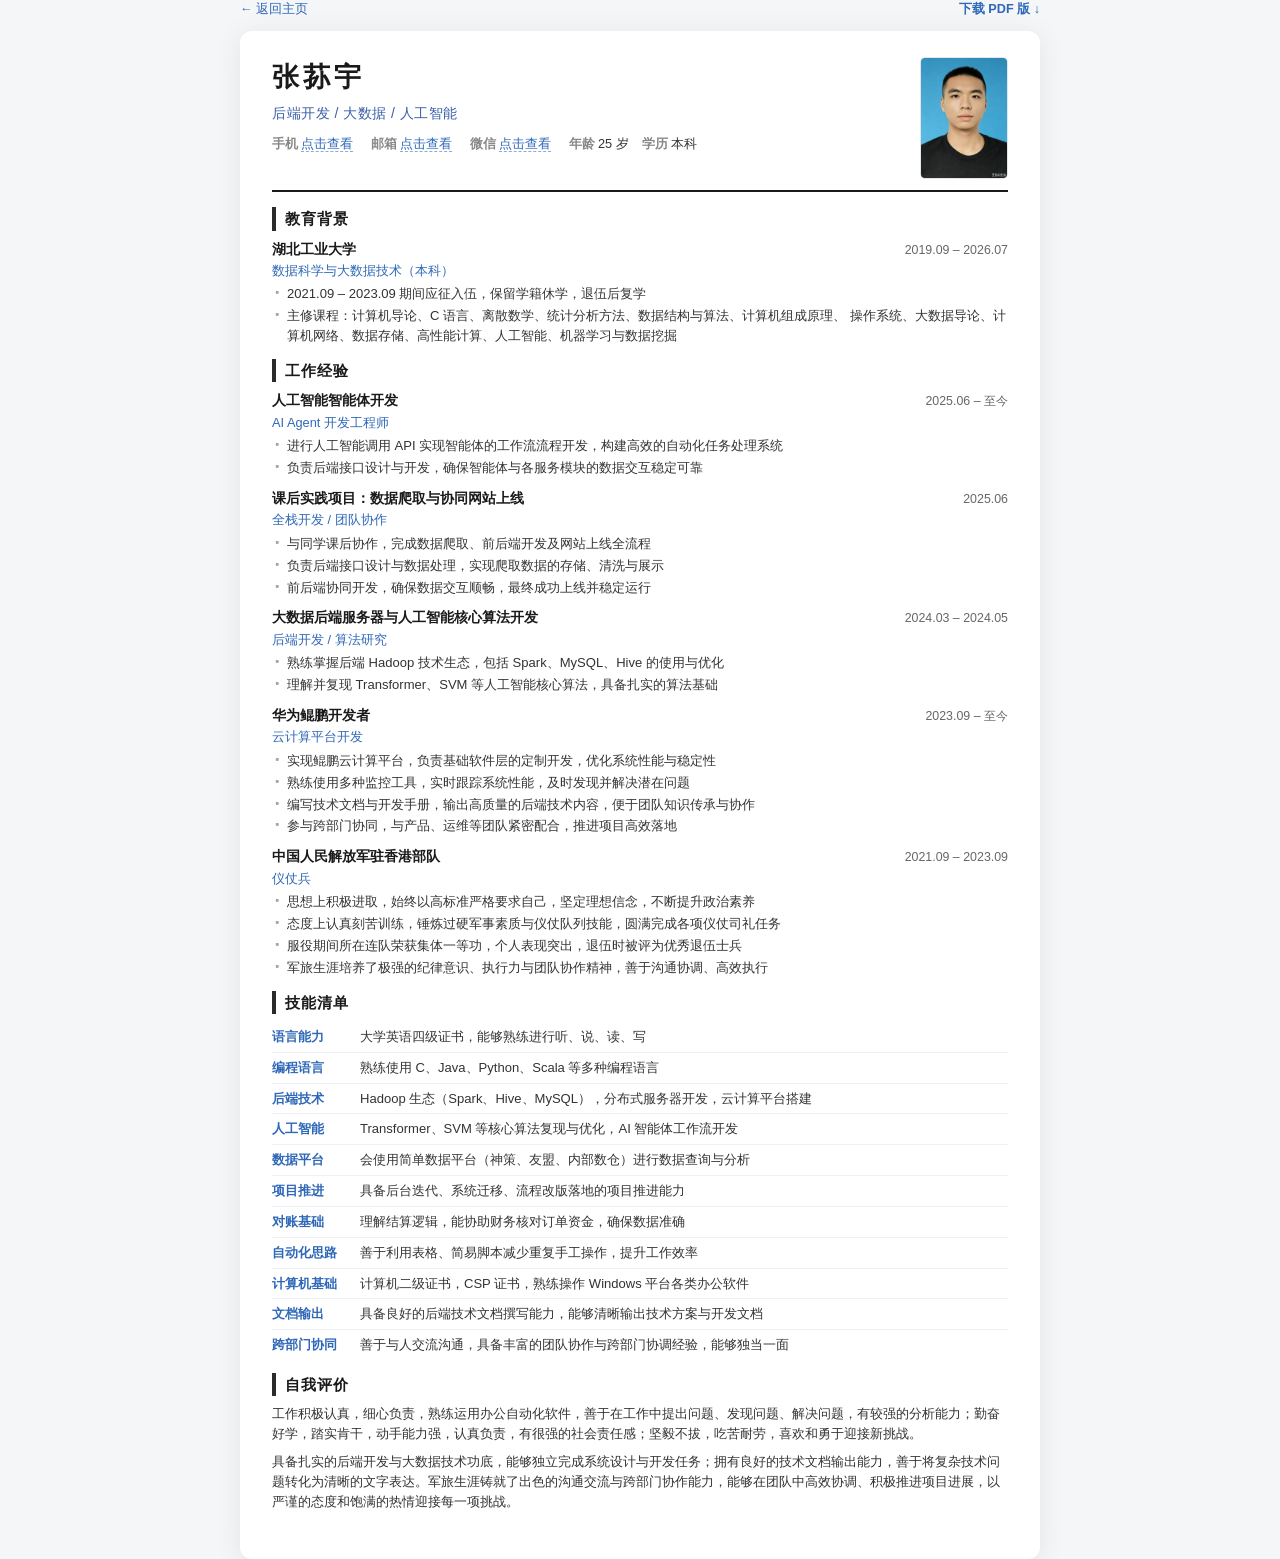
==== commit 9f9193e2: "order: timeline strictly reverse-chronological; unify 华为 date to 2023.09" ====
--- a/resume.html
+++ b/resume.html
@@ -268,8 +268,22 @@
 
     <div class="item">
       <div class="item-head">
+        <div><span class="item-title">大数据后端服务器与人工智能核心算法开发</span></div>
+        <div class="item-date">2024.03 – 2024.05</div>
+      </div>
+      <div class="item-role">后端开发 / 算法研究</div>
+      <div class="item-body">
+        <ul>
+          <li>熟练掌握后端 Hadoop 技术生态，包括 Spark、MySQL、Hive 的使用与优化</li>
+          <li>理解并复现 Transformer、SVM 等人工智能核心算法，具备扎实的算法基础</li>
+        </ul>
+      </div>
+    </div>
+
+    <div class="item">
+      <div class="item-head">
         <div><span class="item-title">华为鲲鹏开发者</span></div>
-        <div class="item-date">2023.03 – 至今</div>
+        <div class="item-date">2023.09 – 至今</div>
       </div>
       <div class="item-role">云计算平台开发</div>
       <div class="item-body">
@@ -278,20 +292,6 @@
           <li>熟练使用多种监控工具，实时跟踪系统性能，及时发现并解决潜在问题</li>
           <li>编写技术文档与开发手册，输出高质量的后端技术内容，便于团队知识传承与协作</li>
           <li>参与跨部门协同，与产品、运维等团队紧密配合，推进项目高效落地</li>
-        </ul>
-      </div>
-    </div>
-
-    <div class="item">
-      <div class="item-head">
-        <div><span class="item-title">大数据后端服务器与人工智能核心算法开发</span></div>
-        <div class="item-date">2024.03 – 2024.05</div>
-      </div>
-      <div class="item-role">后端开发 / 算法研究</div>
-      <div class="item-body">
-        <ul>
-          <li>熟练掌握后端 Hadoop 技术生态，包括 Spark、MySQL、Hive 的使用与优化</li>
-          <li>理解并复现 Transformer、SVM 等人工智能核心算法，具备扎实的算法基础</li>
         </ul>
       </div>
     </div>
